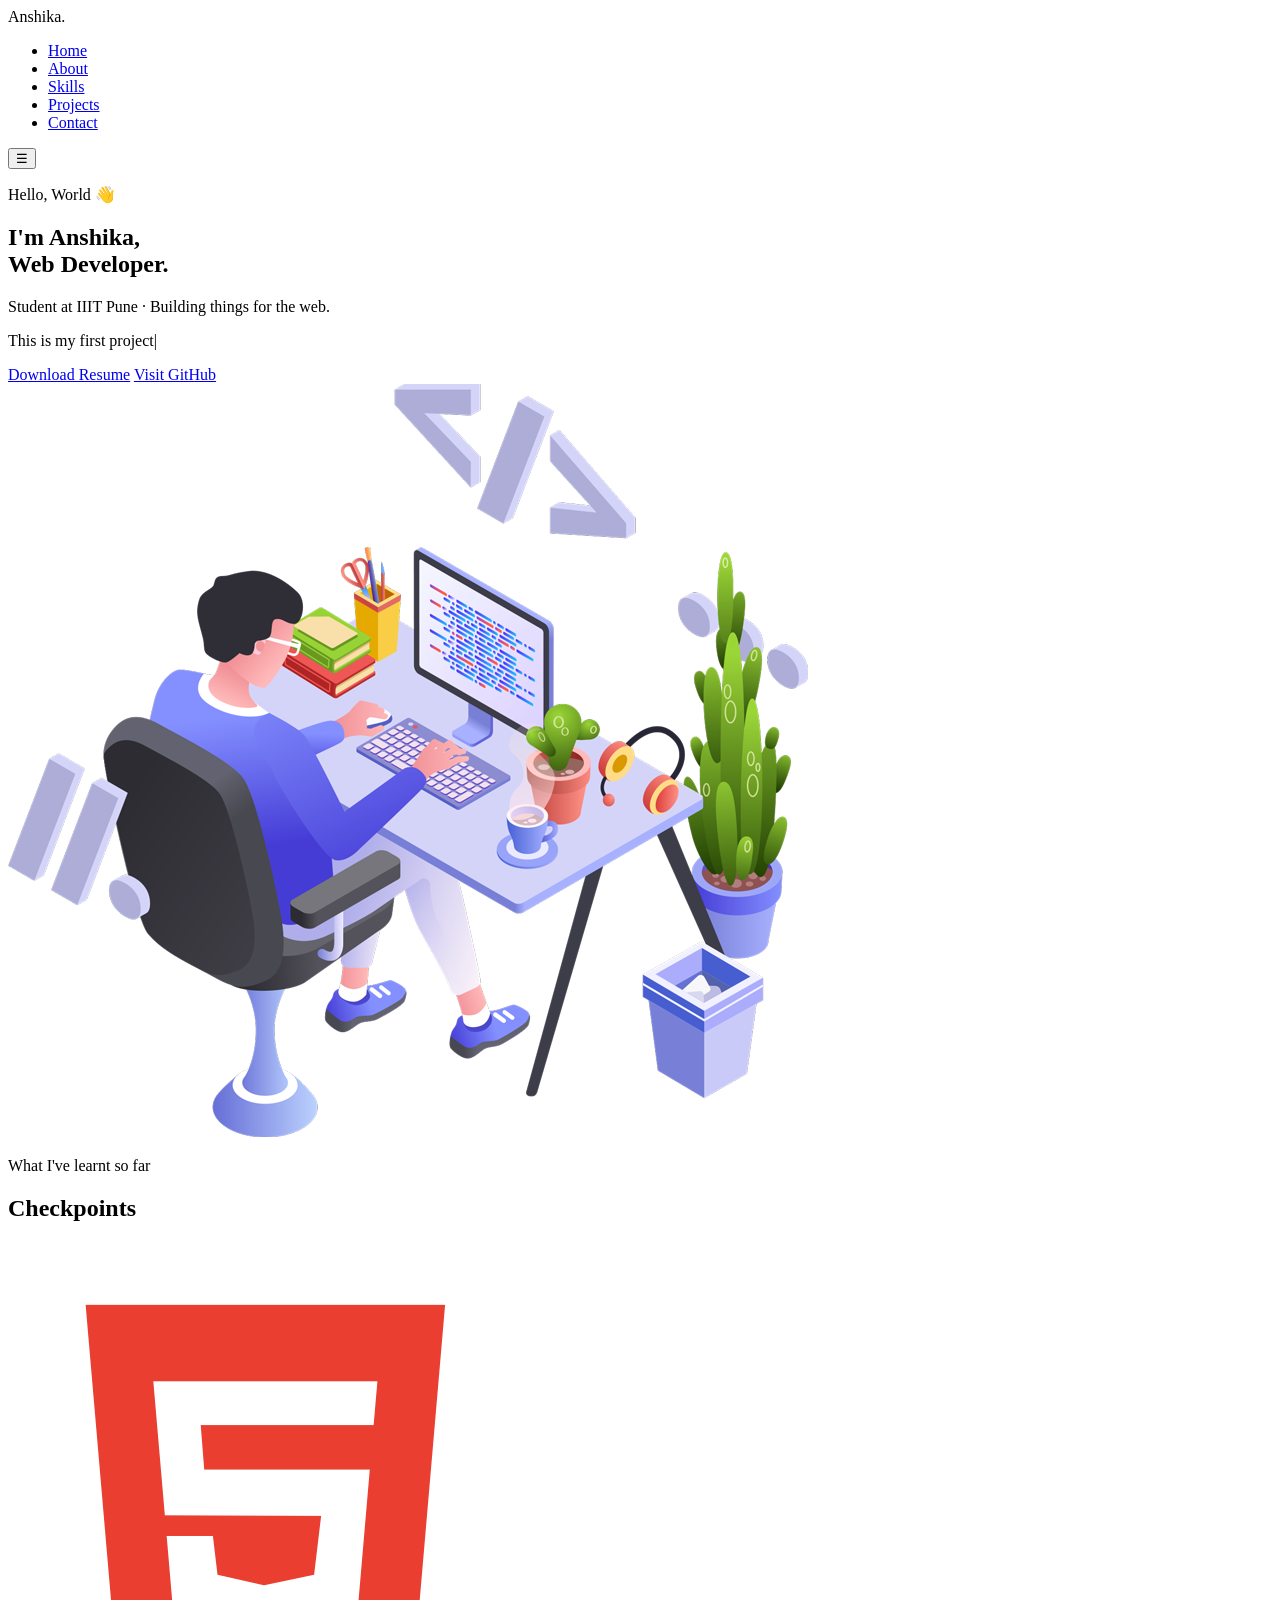
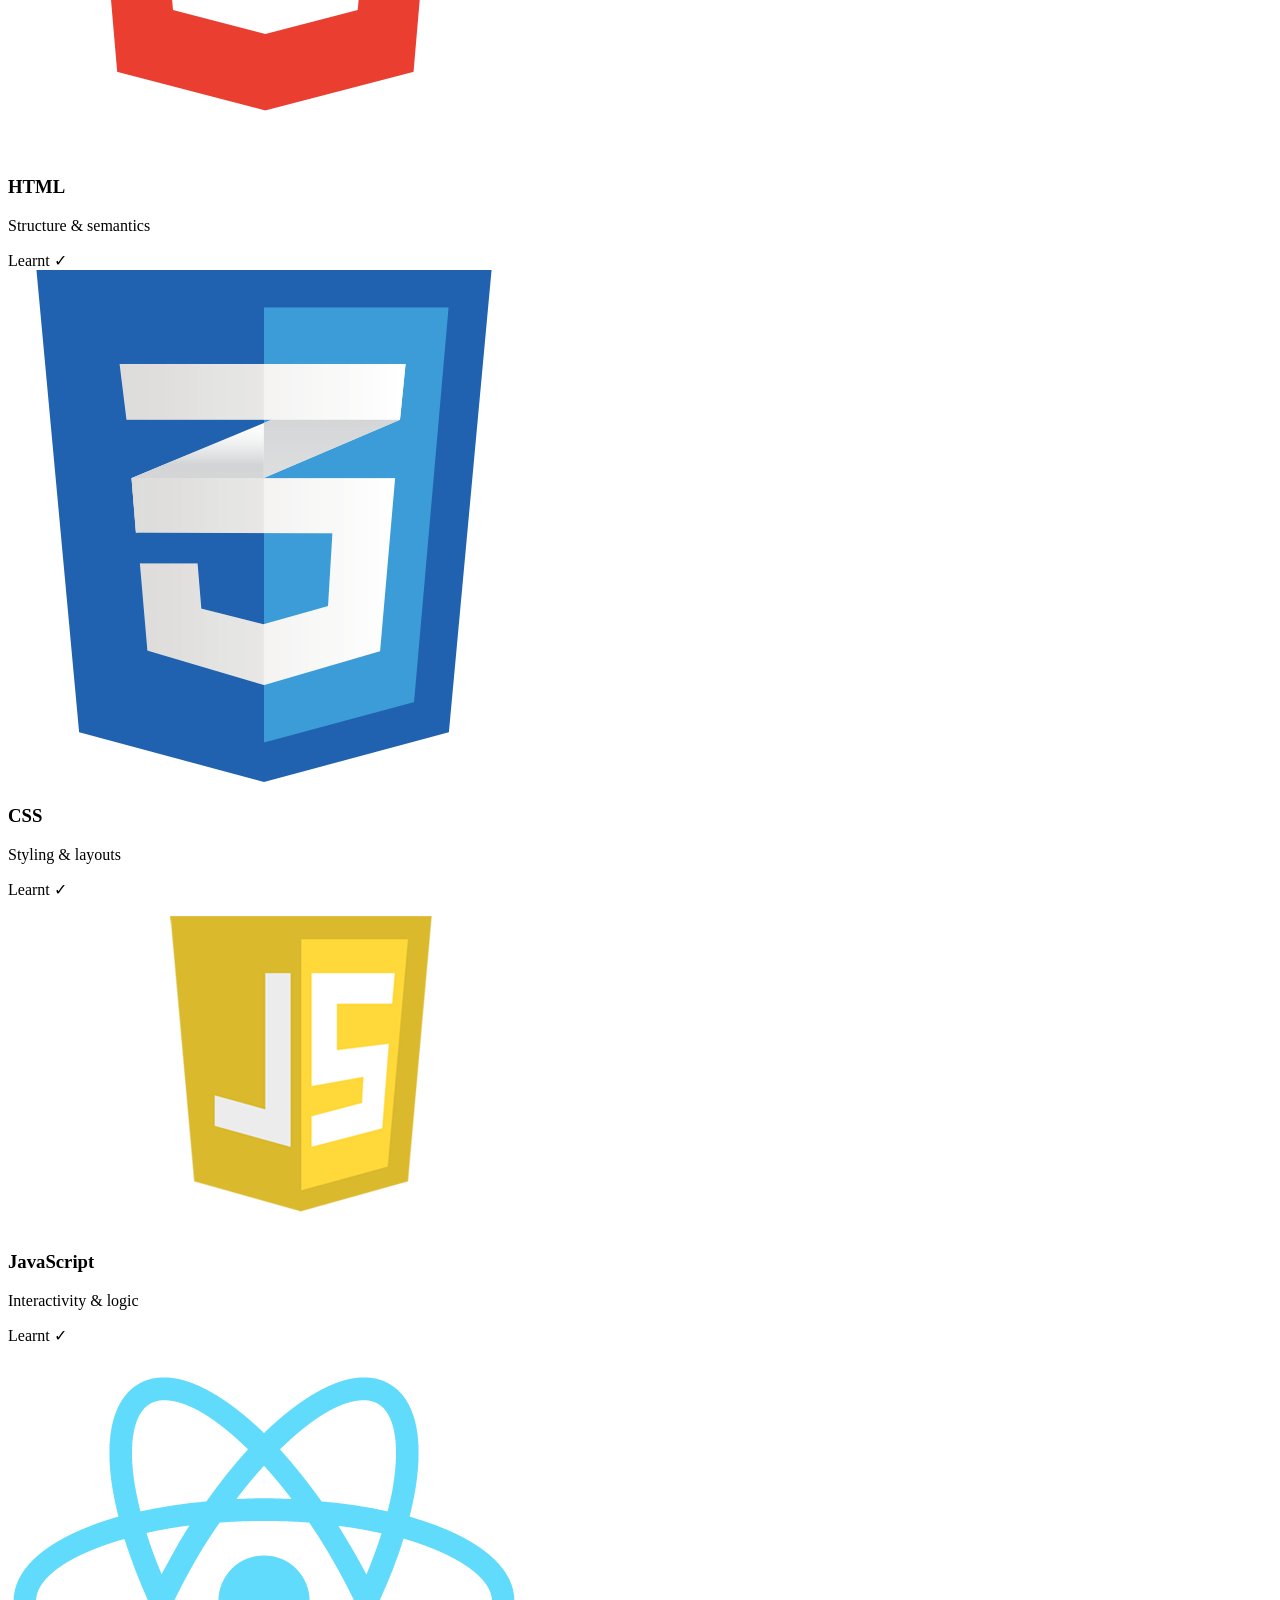
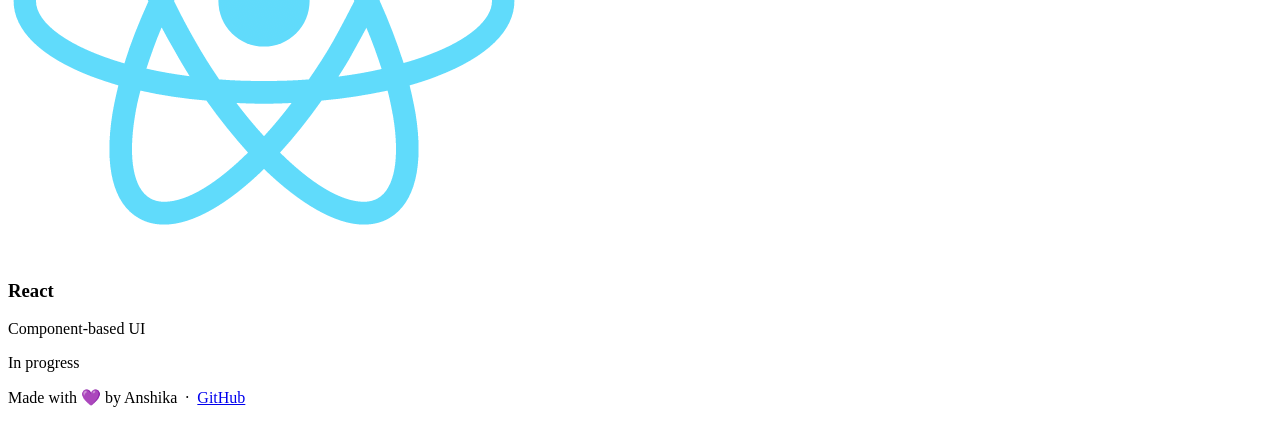
==== my-index.html @ d3ac48ab "first commit: portfolio website" ====
<!DOCTYPE html>
<html lang="en">
<head>
  <meta charset="UTF-8">
  <meta name="viewport" content="width=device-width, initial-scale=1.0">
  <title>Anshika | Web Developer</title>
  <link rel="preconnect" href="https://fonts.googleapis.com">
  <link rel="preconnect" href="https://fonts.gstatic.com" crossorigin>
  <link href="https://fonts.googleapis.com/css2?family=Inter:wght@400;500;600;700&display=swap" rel="stylesheet">
  <link rel="stylesheet" href="claudestyle.css">
</head>
<body>

  <!-- NAV -->
  <header>
    <nav>
      <div class="logo">Anshika<span class="dot">.</span></div>
      <ul class="nav-links">
        <li><a href="#home">Home</a></li>
        <li><a href="#about">About</a></li>
        <li><a href="#skills">Skills</a></li>
        <li><a href="#projects">Projects</a></li>
        <li><a href="#contact">Contact</a></li>
      </ul>
      <button class="nav-toggle" aria-label="Toggle menu">&#9776;</button>
    </nav>
  </header>

  <main>

    <!-- HERO -->
    <section class="hero" id="home">
      <div class="hero-text">
        <p class="eyebrow">Hello, World 👋</p>
        <h1>I'm <span class="accent">Anshika</span>,<br>Web Developer.</h1>
        <p class="hero-sub">Student at IIIT Pune · Building things for the web.</p>
        <p class="typed-wrapper"><span id="typed-text"></span><span class="cursor">|</span></p>
        <div class="hero-btns">
          <a href="#" class="btn btn-primary">Download Resume</a>
          <a href="https://github.com" target="_blank" class="btn btn-outline">Visit GitHub</a>
        </div>
      </div>
      <div class="hero-image">
        <div class="avatar-glow">
          <img src="developer.png" alt="Developer illustration">
        </div>
      </div>
    </section>

    <!-- SKILLS -->
    <section class="skills-section" id="skills">
      <p class="section-eyebrow">What I've learnt so far</p>
      <h2 class="section-title">Checkpoints</h2>
      <div class="skills-grid">

        <div class="skill-card">
          <div class="skill-icon">
            <img src="html logo.png" alt="HTML">
          </div>
          <div class="skill-info">
            <h3>HTML</h3>
            <p>Structure & semantics</p>
          </div>
          <span class="badge badge-done">Learnt ✓</span>
        </div>

        <div class="skill-card">
          <div class="skill-icon">
            <img src="css-icon.png" alt="CSS">
          </div>
          <div class="skill-info">
            <h3>CSS</h3>
            <p>Styling & layouts</p>
          </div>
          <span class="badge badge-done">Learnt ✓</span>
        </div>

        <div class="skill-card">
          <div class="skill-icon">
            <img src="javascript-39395.png" alt="JavaScript">
          </div>
          <div class="skill-info">
            <h3>JavaScript</h3>
            <p>Interactivity & logic</p>
          </div>
          <span class="badge badge-done">Learnt ✓</span>
        </div>

        <div class="skill-card skill-card--active">
          <div class="skill-icon">
            <img src="React.png" alt="React">
          </div>
          <div class="skill-info">
            <h3>React</h3>
            <p>Component-based UI</p>
          </div>
          <span class="badge badge-wip">In progress</span>
        </div>

      </div>
    </section>

  </main>

  <footer>
    <p>Made with 💜 by Anshika &nbsp;·&nbsp; <a href="https://github.com" target="_blank">GitHub</a></p>
  </footer>

  <script>
    // Typewriter
    const phrases = [
      'This is my first project ✨',
      'I am excited to do it!!',
      'Always learning, always building 🚀'
    ];
    let pi = 0, ci = 0, deleting = false;
    const el = document.getElementById('typed-text');

    function tick() {
      const full = phrases[pi];
      if (!deleting) {
        ci++;
        el.textContent = full.slice(0, ci);
        if (ci === full.length) {
          deleting = true;
          setTimeout(tick, 1800);
          return;
        }
      } else {
        ci--;
        el.textContent = full.slice(0, ci);
        if (ci === 0) {
          deleting = false;
          pi = (pi + 1) % phrases.length;
        }
      }
      setTimeout(tick, deleting ? 40 : 65);
    }
    tick();

    // Mobile nav toggle
    document.querySelector('.nav-toggle').addEventListener('click', () => {
      document.querySelector('.nav-links').classList.toggle('open');
    });
  </script>

</body>
</html>
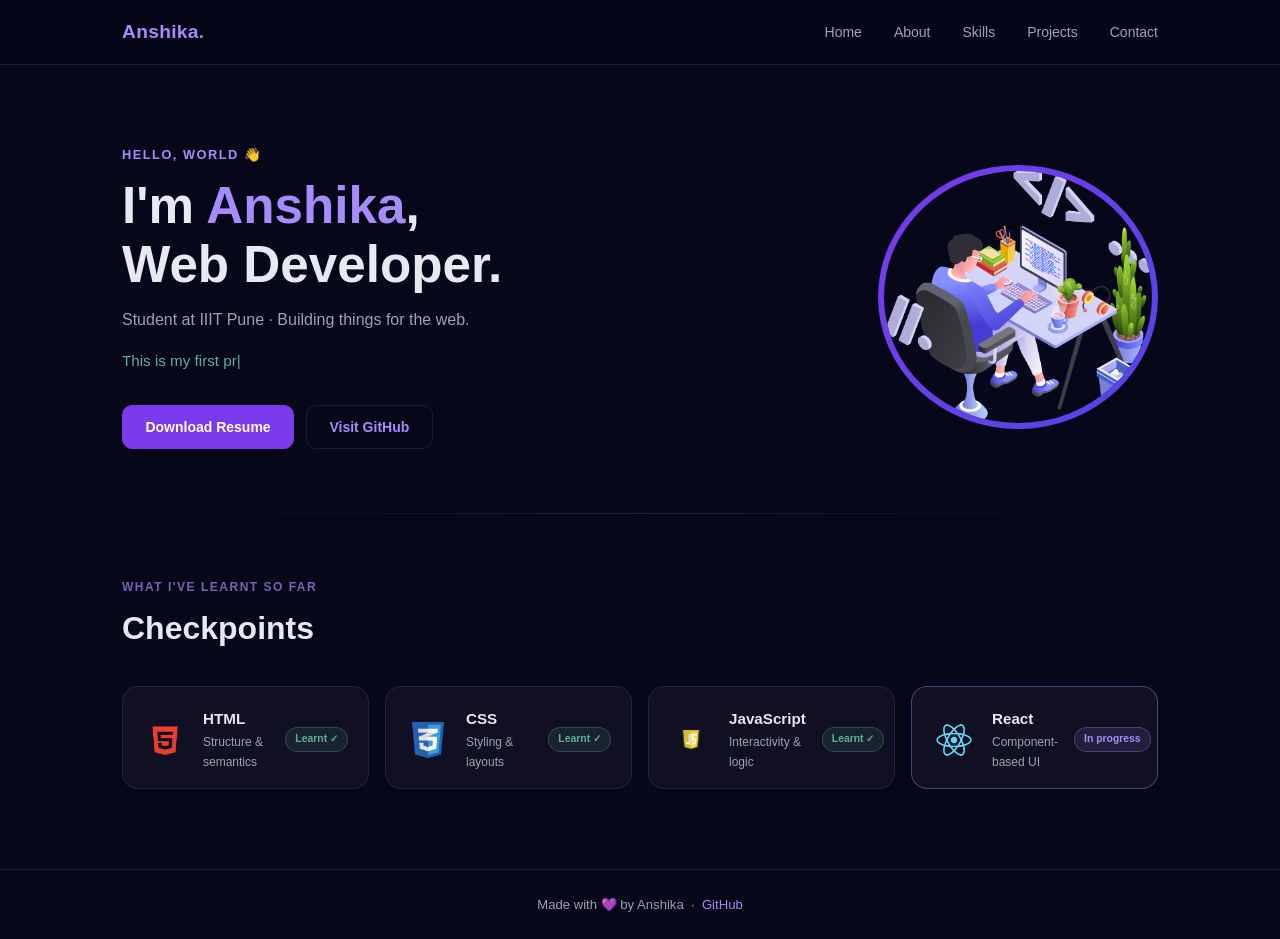
==== commit 007656cf: "Update my-index.html" ====
--- a/my-index.html
+++ b/my-index.html
@@ -7,7 +7,7 @@
   <link rel="preconnect" href="https://fonts.googleapis.com">
   <link rel="preconnect" href="https://fonts.gstatic.com" crossorigin>
   <link href="https://fonts.googleapis.com/css2?family=Inter:wght@400;500;600;700&display=swap" rel="stylesheet">
-  <link rel="stylesheet" href="claudestyle.css">
+  <link rel="stylesheet" href="my-style.css">
 </head>
 <body>
 
@@ -145,4 +145,4 @@
   </script>
 
 </body>
-</html>+</html>
--- a/my-style.css
+++ b/my-style.css
@@ -0,0 +1,393 @@
+
+*, *::before, *::after {
+  margin: 0;
+  padding: 0;
+  box-sizing: border-box;
+}
+
+:root {
+  --bg:          #07071a;
+  --bg-card:     rgba(255, 255, 255, 0.04);
+  --bg-card-hover: rgba(120, 80, 220, 0.09);
+  --purple:      #7c3aed;
+  --purple-light: #a78bfa;
+  --purple-faint: rgba(124, 58, 237, 0.18);
+  --green:       #5eaf94;
+  --text:        #e8e8f0;
+  --text-muted:  #9ca3af;
+  --border:      rgba(120, 80, 220, 0.22);
+  --radius:      10px;
+  --radius-lg:   16px;
+}
+
+html {
+  scroll-behavior: smooth;
+}
+
+body {
+  background-color: var(--bg);
+  color: var(--text);
+  font-family: 'Inter', sans-serif;
+  font-size: 16px;
+  line-height: 1.6;
+}
+
+a {
+  color: inherit;
+  text-decoration: none;
+}
+
+img {
+  display: block;
+  max-width: 100%;
+}
+
+
+
+header {
+  position: sticky;
+  top: 0;
+  z-index: 100;
+  background: rgba(7, 7, 26, 0.92);
+  backdrop-filter: blur(10px);
+  border-bottom: 1px solid var(--border);
+}
+
+nav {
+  max-width: 1100px;
+  margin: 0 auto;
+  padding: 0 2rem;
+  height: 64px;
+  display: flex;
+  align-items: center;
+  justify-content: space-between;
+}
+
+.logo {
+  font-size: 1.2rem;
+  font-weight: 700;
+  color: var(--purple-light);
+  letter-spacing: 0.3px;
+}
+
+.logo .dot {
+  color: var(--green);
+}
+
+.nav-links {
+  display: flex;
+  list-style: none;
+  gap: 2rem;
+}
+
+.nav-links a {
+  font-size: 0.875rem;
+  font-weight: 500;
+  color: var(--text-muted);
+  transition: color 0.2s;
+}
+
+.nav-links a:hover {
+  color: var(--purple-light);
+}
+
+.nav-toggle {
+  display: none;
+  background: none;
+  border: none;
+  color: var(--text);
+  font-size: 1.4rem;
+  cursor: pointer;
+}
+
+
+
+.hero {
+  max-width: 1100px;
+  margin: 0 auto;
+  padding: 5rem 2rem 4rem;
+  display: flex;
+  align-items: center;
+  justify-content: space-between;
+  gap: 3rem;
+}
+
+.hero-text {
+  flex: 1;
+  max-width: 560px;
+}
+
+.eyebrow {
+  font-size: 0.8rem;
+  font-weight: 600;
+  letter-spacing: 1.5px;
+  text-transform: uppercase;
+  color: var(--purple-light);
+  margin-bottom: 0.75rem;
+}
+
+.hero-text h1 {
+  font-size: clamp(2.2rem, 5vw, 3.2rem);
+  font-weight: 700;
+  line-height: 1.15;
+  margin-bottom: 0.75rem;
+}
+
+.accent {
+  color: var(--purple-light);
+}
+
+.hero-sub {
+  font-size: 1rem;
+  color: var(--text-muted);
+  margin-bottom: 1rem;
+}
+
+.typed-wrapper {
+  font-size: 0.95rem;
+  color: var(--green);
+  min-height: 1.5rem;
+  margin-bottom: 2rem;
+}
+
+.cursor {
+  animation: blink 0.85s step-end infinite;
+  color: var(--green);
+}
+
+@keyframes blink {
+  0%, 100% { opacity: 1; }
+  50%       { opacity: 0; }
+}
+
+.hero-btns {
+  display: flex;
+  gap: 0.75rem;
+  flex-wrap: wrap;
+}
+
+.btn {
+  display: inline-block;
+  padding: 0.6rem 1.4rem;
+  border-radius: var(--radius);
+  font-size: 0.875rem;
+  font-weight: 600;
+  cursor: pointer;
+  transition: all 0.2s ease;
+  border: 1.5px solid transparent;
+}
+
+.btn-primary {
+  background: var(--purple);
+  border-color: var(--purple);
+  color: #fff;
+}
+
+.btn-primary:hover {
+  background: #6d28d9;
+  border-color: #6d28d9;
+  transform: translateY(-1px);
+}
+
+.btn-outline {
+  background: transparent;
+  border-color: var(--border);
+  color: var(--purple-light);
+}
+
+.btn-outline:hover {
+  background: var(--purple-faint);
+  border-color: var(--purple-light);
+  transform: translateY(-1px);
+}
+
+
+.hero-image {
+  flex-shrink: 0;
+}
+
+.avatar-glow {
+  width: 280px;
+  padding: 6px;
+  border-radius: 50%;
+  background: linear-gradient(135deg, var(--purple), #4f46e5);
+}
+
+.avatar-glow img {
+  width: 100%;
+  border-radius: 50%;
+  background: var(--bg);
+}
+
+
+
+.skills-section::before {
+  content: '';
+  display: block;
+  height: 1px;
+  background: linear-gradient(to right, transparent, var(--border), transparent);
+  margin: 0 2rem 4rem;
+}
+
+
+
+.skills-section {
+  max-width: 1100px;
+  margin: 0 auto;
+  padding: 0 2rem 5rem;
+}
+
+.section-eyebrow {
+  font-size: 0.75rem;
+  font-weight: 600;
+  letter-spacing: 1.5px;
+  text-transform: uppercase;
+  color: var(--purple-light);
+  margin-bottom: 0.4rem;
+  opacity: 0.7;
+}
+
+.section-title {
+  font-size: clamp(1.5rem, 3vw, 2rem);
+  font-weight: 700;
+  margin-bottom: 2rem;
+}
+
+.skills-grid {
+  display: grid;
+  grid-template-columns: repeat(auto-fit, minmax(220px, 1fr));
+  gap: 1rem;
+}
+
+.skill-card {
+  background: var(--bg-card);
+  border: 1px solid var(--border);
+  border-radius: var(--radius-lg);
+  padding: 1.25rem 1.25rem 1rem;
+  display: flex;
+  align-items: center;
+  gap: 1rem;
+  transition: background 0.2s, border-color 0.2s, transform 0.2s;
+  position: relative;
+}
+
+.skill-card:hover {
+  background: var(--bg-card-hover);
+  border-color: rgba(120, 80, 220, 0.5);
+  transform: translateY(-3px);
+}
+
+.skill-card--active {
+  border-color: rgba(167, 139, 250, 0.4);
+}
+
+.skill-icon {
+  width: 44px;
+  height: 44px;
+  flex-shrink: 0;
+  display: flex;
+  align-items: center;
+  justify-content: center;
+}
+
+.skill-icon img {
+  width: 36px;
+  height: 36px;
+  object-fit: contain;
+}
+
+.skill-info {
+  flex: 1;
+}
+
+.skill-info h3 {
+  font-size: 0.95rem;
+  font-weight: 600;
+  color: var(--text);
+  margin-bottom: 0.1rem;
+}
+
+.skill-info p {
+  font-size: 0.75rem;
+  color: var(--text-muted);
+}
+
+
+.badge {
+  font-size: 0.65rem;
+  font-weight: 600;
+  padding: 3px 9px;
+  border-radius: 20px;
+  white-space: nowrap;
+  flex-shrink: 0;
+}
+
+.badge-done {
+  background: rgba(94, 175, 148, 0.12);
+  color: var(--green);
+  border: 1px solid rgba(94, 175, 148, 0.3);
+}
+
+.badge-wip {
+  background: rgba(167, 139, 250, 0.12);
+  color: var(--purple-light);
+  border: 1px solid rgba(167, 139, 250, 0.3);
+}
+
+footer {
+  border-top: 1px solid var(--border);
+  padding: 1.5rem 2rem;
+  text-align: center;
+  font-size: 0.82rem;
+  color: var(--text-muted);
+}
+
+footer a {
+  color: var(--purple-light);
+}
+
+footer a:hover {
+  text-decoration: underline;
+}
+
+
+@media (max-width: 768px) {
+  .hero {
+    flex-direction: column-reverse;
+    text-align: center;
+    padding-top: 3rem;
+  }
+
+  .hero-btns {
+    justify-content: center;
+  }
+
+  .avatar-glow {
+    width: 180px;
+  }
+
+  .nav-toggle {
+    display: block;
+  }
+
+  .nav-links {
+    display: none;
+    position: absolute;
+    top: 64px;
+    left: 0;
+    right: 0;
+    background: rgba(7, 7, 26, 0.97);
+    flex-direction: column;
+    padding: 1.5rem 2rem;
+    gap: 1.25rem;
+    border-bottom: 1px solid var(--border);
+  }
+
+  .nav-links.open {
+    display: flex;
+  }
+
+  .skills-section::before {
+    margin: 0 0 3rem;
+  }
+}
